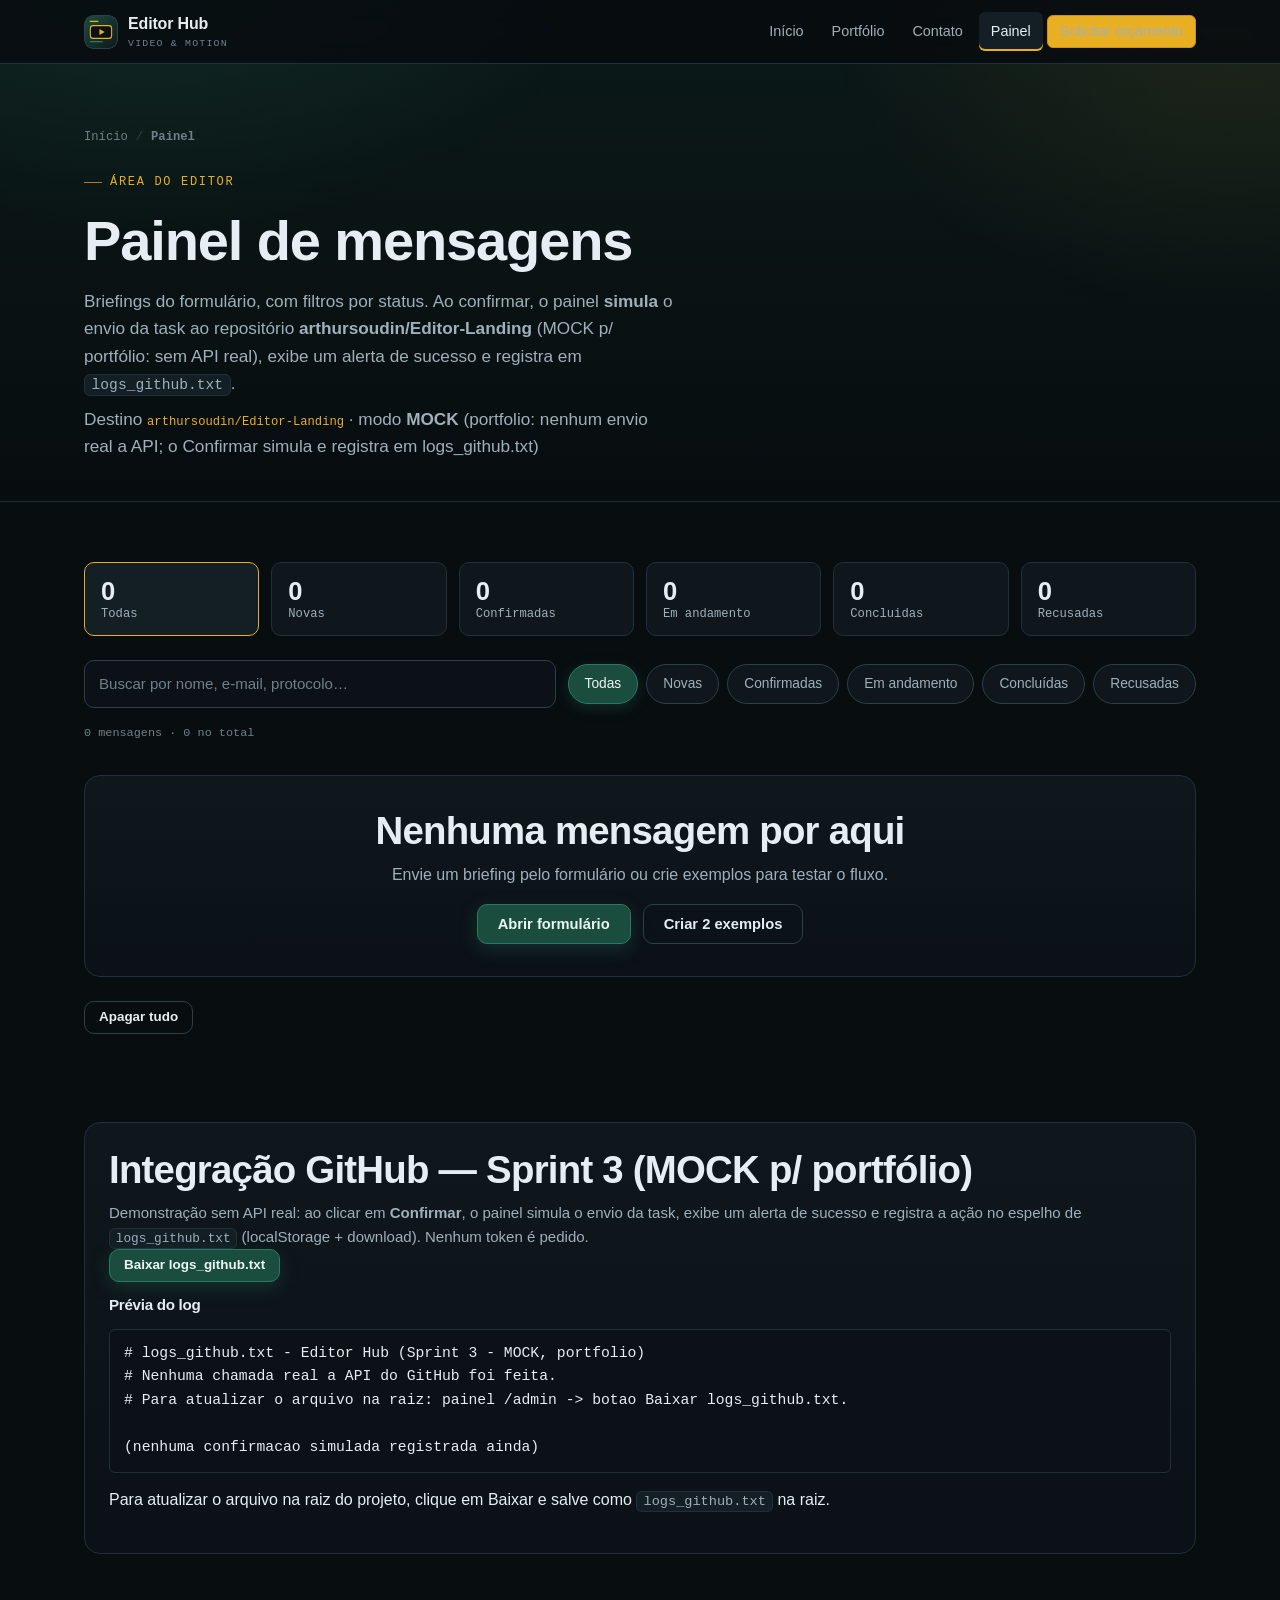
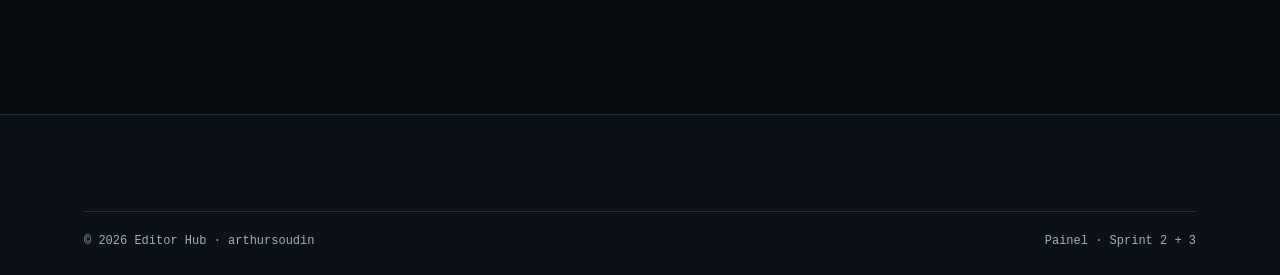
==== src/admin/dashboard.html @ c3c6f7ea "Primeiro commit basico do codigo" ====
<!DOCTYPE html>
<html lang="pt-BR">
<head>
  <meta charset="UTF-8" />
  <meta name="viewport" content="width=device-width, initial-scale=1.0" />
  <title>Painel do editor — Editor Hub</title>
  <meta name="description" content="Painel administrativo do Editor Hub: mensagens do briefing e integracao com o GitHub." />
  <meta name="theme-color" content="#080d10" />
  <meta name="robots" content="noindex" />
  <link rel="icon" type="image/svg+xml" href="../../public/assets/logo.svg" />
  <script>document.documentElement.classList.add("js");</script>
  <link rel="stylesheet" href="../client/style.css" />
</head>
<body>
  <a class="skip-link" href="#main">Ir para o conteúdo</a>

  <header class="site-header">
    <div class="site-header__inner">
      <a class="brand" href="../client/index.html" aria-label="Editor Hub — página inicial">
        <img class="brand__mark" src="../../public/assets/logo.svg" alt="" width="34" height="34" />
        <span class="brand__text">Editor Hub<small>video &amp; motion</small></span>
      </a>
      <button class="nav-toggle" type="button" aria-expanded="false" aria-controls="site-nav" aria-label="Abrir menu">
        <span class="nav-toggle__bars"></span>
      </button>
      <nav class="site-nav" id="site-nav" aria-label="Navegação principal">
        <ul>
          <li><a href="../client/index.html" data-nav="index">Início</a></li>
          <li><a href="../client/portfolio.html" data-nav="portfolio">Portfólio</a></li>
          <li><a href="../client/contact.html" data-nav="contact">Contato</a></li>
          <li><a href="dashboard.html" data-nav="dashboard" class="is-active">Painel</a></li>
          <li><a class="btn btn--accent btn--sm" href="../client/contact.html">Solicitar orçamento</a></li>
        </ul>
      </nav>
    </div>
  </header>

  <main id="main">
    <section class="page-head">
      <div class="container">
        <nav class="breadcrumb" aria-label="Você está aqui">
          <a href="../client/index.html">Início</a><span>/</span><strong>Painel</strong>
        </nav>
        <span class="eyebrow">Área do editor</span>
        <h1>Painel de mensagens</h1>
        <p class="lead">Briefings do formulário, com filtros por status. Ao confirmar, o painel <strong>simula</strong> o envio da task ao repositório <strong>arthursoudin/Editor-Landing</strong> (MOCK p/ portfólio: sem API real), exibe um alerta de sucesso e registra em <code>logs_github.txt</code>.</p>
        <p class="lead text-dim" id="gh-mode" style="margin-top:8px">Carregando integração…</p>
      </div>
    </section>
    <section class="section" style="padding-top:32px">
      <div class="container">
        <div class="admin-stats" id="admin-stats" role="group" aria-label="Filtrar por status"></div>

        <div class="admin-toolbar">
          <div class="field">
            <label class="sr-only" for="msg-search">Buscar mensagens</label>
            <input type="search" id="msg-search" placeholder="Buscar por nome, e-mail, protocolo…" autocomplete="off" />
          </div>
          <div class="chips" id="status-chips" role="group" aria-label="Status">
            <button type="button" class="chip is-active" data-status-filter="todas" aria-pressed="true">Todas</button>
            <button type="button" class="chip" data-status-filter="nova" aria-pressed="false">Novas</button>
            <button type="button" class="chip" data-status-filter="confirmada" aria-pressed="false">Confirmadas</button>
            <button type="button" class="chip" data-status-filter="em-andamento" aria-pressed="false">Em andamento</button>
            <button type="button" class="chip" data-status-filter="concluida" aria-pressed="false">Concluídas</button>
            <button type="button" class="chip" data-status-filter="recusada" aria-pressed="false">Recusadas</button>
          </div>
        </div>

        <p class="msg-card__meta" id="msg-count" aria-live="polite">Carregando…</p>
        <div class="msg-list" id="msg-list"></div>

        <div class="card admin-empty" id="msg-empty" hidden>
          <h2 class="card__title">Nenhuma mensagem por aqui</h2>
          <p>Envie um briefing pelo formulário ou crie exemplos para testar o fluxo.</p>
          <div class="row" style="justify-content:center">
            <a class="btn btn--primary" href="../client/contact.html">Abrir formulário</a>
            <button type="button" class="btn btn--ghost" id="seed-btn">Criar 2 exemplos</button>
          </div>
        </div>

        <div class="row mt-3">
          <button type="button" class="btn btn--ghost btn--sm" id="clear-btn">Apagar tudo</button>
        </div>
      </div>
    </section>

    <section class="section" style="padding-top:0">
      <div class="container">
        <div class="card">
          <h2 class="card__title">Integração GitHub — Sprint 3 (MOCK p/ portfólio)</h2>
          <p class="card__text">Demonstração sem API real: ao clicar em <strong>Confirmar</strong>, o painel simula o envio da task, exibe um alerta de sucesso e registra a ação no espelho de <code>logs_github.txt</code> (localStorage + download). Nenhum token é pedido.</p>
          <div class="row">
            <button type="button" class="btn btn--primary btn--sm" id="gh-download">Baixar logs_github.txt</button>
          </div>
          <h3 style="font-size:0.95rem;margin:14px 0 6px">Prévia do log</h3>
          <pre class="detail-msg" id="gh-log-preview" style="max-height:220px;overflow:auto">(carregando…)</pre>
          <p class="field__hint">Para atualizar o arquivo na raiz do projeto, clique em Baixar e salve como <code>logs_github.txt</code> na raiz.</p>
        </div>
      </div>
    </section>
  </main>

  <dialog id="msg-dialog" aria-labelledby="dlg-title" class="admin-dialog">
    <div class="admin-dialog__head">
      <h2 id="dlg-title">Mensagem</h2>
      <form method="dialog"><button class="admin-dialog__close" aria-label="Fechar">✕</button></form>
    </div>
    <dl class="detail-grid" id="dlg-fields"></dl>
    <h3 style="font-size:1rem">Mensagem</h3>
    <p class="detail-msg" id="dlg-message"></p>
    <h3 style="font-size:1rem;margin-top:12px">GitHub</h3>
    <p class="msg-card__meta" id="dlg-github">—</p>
    <div class="row" style="margin-top:16px">
      <form method="dialog"><button class="btn btn--ghost">Fechar</button></form>
      <button type="button" class="btn btn--accent" id="dlg-confirm">Confirmar</button>
    </div>
  </dialog>

  <footer class="site-footer">
    <div class="container">
      <div class="footer-bottom">
        <p class="text-dim mb-0">&copy; <span data-current-year>2026</span> Editor Hub · arthursoudin</p>
        <p class="text-dim mb-0">Painel · Sprint 2 + 3</p>
      </div>
    </div>
  </footer>

  <div class="toast-stack" id="toast-stack" aria-live="polite" aria-atomic="false"></div>

  <script src="../core/storage.js"></script>
  <script src="../core/github_bridge.js"></script>
  <script src="../client/client.js"></script>
  <script src="admin.js"></script>
</body>
</html>
---- src/client/style.css ----
/* ============================================================
   EDITOR HUB — Design System (Dark Mode inspirado no GitHub Copilot)
   Sprint 1: Landing Page, Portfólio e Contato
   Paleta base: #1B4D3E (verde institucional) + #E9AF22 (dourado acento)
   ============================================================ */

/* ------------------------------------------------------------
   1. TOKENS
   ------------------------------------------------------------ */
:root {
  /* Superfícies */
  --bg: #080d10;
  --bg-alt: #0b1116;
  --surface: #0f171d;
  --surface-2: #131e25;
  --surface-3: #18262e;

  /* Bordas sutis (estilo GitHub) */
  --border: #20303a;
  --border-strong: #2c4048;
  --border-accent: rgba(233, 175, 34, 0.35);

  /* Texto */
  --text: #e6edf3;
  --text-dim: #9fb0bb;
  --text-faint: #6f818c;

  /* Marca */
  --primary: #1b4d3e;
  --primary-soft: #2a7a63;
  --primary-glow: rgba(42, 122, 99, 0.28);
  --accent: #e9af22;
  --accent-dim: #c6931a;
  --accent-soft: rgba(233, 175, 34, 0.12);

  /* Semânticas */
  --success: #3fb950;
  --warning: #d29922;
  --danger: #f2545b;
  --info: #58a6ff;

  /* Tipografia */
  --font-sans: -apple-system, BlinkMacSystemFont, "Segoe UI", "Noto Sans",
    Helvetica, Arial, sans-serif;
  --font-mono: ui-monospace, SFMono-Regular, "SF Mono", Menlo, Consolas,
    "Liberation Mono", monospace;

  /* Layout */
  --container: 1160px;
  --radius-sm: 6px;
  --radius: 10px;
  --radius-lg: 16px;
  --header-h: 64px;

  /* Sombras */
  --shadow-sm: 0 1px 2px rgba(0, 0, 0, 0.45);
  --shadow: 0 8px 24px rgba(0, 0, 0, 0.45);
  --shadow-lg: 0 20px 48px rgba(0, 0, 0, 0.55);

  --transition: 180ms ease;
}

/* ------------------------------------------------------------
   2. RESET / BASE
   ------------------------------------------------------------ */
*,
*::before,
*::after {
  box-sizing: border-box;
}

html {
  scroll-behavior: smooth;
  scroll-padding-top: calc(var(--header-h) + 24px);
  -webkit-text-size-adjust: 100%;
}

body {
  margin: 0;
  background-color: var(--bg);
  color: var(--text);
  font-family: var(--font-sans);
  font-size: 16px;
  line-height: 1.6;
  -webkit-font-smoothing: antialiased;
  overflow-x: hidden;
}

/* Brilho ambiente (assinatura visual Copilot) */
body::before {
  content: "";
  position: fixed;
  inset: 0;
  pointer-events: none;
  z-index: 0;
  background:
    radial-gradient(60vw 40vw at 12% -8%, rgba(42, 122, 99, 0.22), transparent 60%),
    radial-gradient(50vw 36vw at 96% 4%, rgba(233, 175, 34, 0.1), transparent 62%);
}

body > * {
  position: relative;
  z-index: 1;
}

img,
svg,
video {
  max-width: 100%;
  display: block;
}

h1,
h2,
h3,
h4 {
  margin: 0 0 0.5em;
  line-height: 1.2;
  letter-spacing: -0.02em;
  font-weight: 700;
}

h1 {
  font-size: clamp(2.1rem, 5vw, 3.5rem);
}

h2 {
  font-size: clamp(1.6rem, 3.2vw, 2.4rem);
}

h3 {
  font-size: 1.15rem;
}

p {
  margin: 0 0 1rem;
}

a {
  color: var(--accent);
  text-decoration: none;
  transition: color var(--transition);
}

a:hover {
  color: #f6c85a;
}

ul {
  margin: 0;
  padding: 0;
  list-style: none;
}

code,
kbd {
  font-family: var(--font-mono);
  font-size: 0.85em;
  background: var(--surface-2);
  border: 1px solid var(--border);
  border-radius: var(--radius-sm);
  padding: 0.15em 0.45em;
  color: var(--text-dim);
}

:focus-visible {
  outline: 2px solid var(--accent);
  outline-offset: 2px;
  border-radius: var(--radius-sm);
}

::selection {
  background: var(--accent-soft);
  color: #fff;
}

/* Scrollbar */
::-webkit-scrollbar {
  width: 10px;
  height: 10px;
}

::-webkit-scrollbar-track {
  background: var(--bg);
}

::-webkit-scrollbar-thumb {
  background: var(--border-strong);
  border-radius: 999px;
}

::-webkit-scrollbar-thumb:hover {
  background: var(--primary-soft);
}

/* ------------------------------------------------------------
   3. LAYOUT
   ------------------------------------------------------------ */
.container {
  width: 100%;
  max-width: var(--container);
  margin: 0 auto;
  padding: 0 24px;
}

.section {
  padding: 88px 0;
}

.section--tight {
  padding: 56px 0;
}

.section--alt {
  background: linear-gradient(180deg, transparent, var(--bg-alt) 12%, transparent);
  border-top: 1px solid var(--border);
  border-bottom: 1px solid var(--border);
}

.grid {
  display: grid;
  gap: 20px;
}

.grid--2 {
  grid-template-columns: repeat(2, minmax(0, 1fr));
}

.grid--3 {
  grid-template-columns: repeat(3, minmax(0, 1fr));
}

.grid--4 {
  grid-template-columns: repeat(4, minmax(0, 1fr));
}

.stack {
  display: flex;
  flex-direction: column;
  gap: 16px;
}

.row {
  display: flex;
  flex-wrap: wrap;
  gap: 12px;
  align-items: center;
}

.section-head {
  max-width: 720px;
  margin-bottom: 40px;
}

.section-head--center {
  margin-left: auto;
  margin-right: auto;
  text-align: center;
}

.eyebrow {
  display: inline-flex;
  align-items: center;
  gap: 8px;
  font-family: var(--font-mono);
  font-size: 0.75rem;
  letter-spacing: 0.14em;
  text-transform: uppercase;
  color: var(--accent);
  margin-bottom: 14px;
}

.eyebrow::before {
  content: "";
  width: 18px;
  height: 1px;
  background: var(--accent);
  opacity: 0.7;
}

.lead {
  font-size: 1.075rem;
  color: var(--text-dim);
}

.text-dim {
  color: var(--text-dim);
}

.text-center {
  text-align: center;
}

.mt-0 { margin-top: 0; }
.mt-1 { margin-top: 8px; }
.mt-2 { margin-top: 16px; }
.mt-3 { margin-top: 24px; }
.mt-4 { margin-top: 32px; }
.mb-0 { margin-bottom: 0; }

.hidden {
  display: none !important;
}

.divider {
  height: 1px;
  background: var(--border);
  border: 0;
  margin: 48px 0;
}
/* ------------------------------------------------------------
   4. HEADER / NAVEGAÇÃO
   ------------------------------------------------------------ */
.site-header {
  position: sticky;
  top: 0;
  z-index: 50;
  height: var(--header-h);
  display: flex;
  align-items: center;
  background: rgba(8, 13, 16, 0.82);
  backdrop-filter: blur(12px);
  border-bottom: 1px solid var(--border);
}

.site-header__inner {
  width: 100%;
  max-width: var(--container);
  margin: 0 auto;
  padding: 0 24px;
  display: flex;
  align-items: center;
  gap: 20px;
}

.brand {
  display: inline-flex;
  align-items: center;
  gap: 10px;
  color: var(--text);
  font-weight: 700;
  letter-spacing: -0.01em;
}

.brand:hover {
  color: var(--text);
}

.brand__mark {
  width: 34px;
  height: 34px;
  border-radius: 9px;
}

.brand__text small {
  display: block;
  font-family: var(--font-mono);
  font-size: 0.62rem;
  font-weight: 400;
  letter-spacing: 0.12em;
  text-transform: uppercase;
  color: var(--text-faint);
}

.site-nav {
  margin-left: auto;
}

.site-nav ul {
  display: flex;
  align-items: center;
  gap: 4px;
}

.site-nav a {
  display: inline-block;
  padding: 8px 12px;
  border-radius: var(--radius-sm);
  color: var(--text-dim);
  font-size: 0.9rem;
  font-weight: 500;
  transition: background var(--transition), color var(--transition);
}

.site-nav a:hover {
  background: var(--surface-2);
  color: var(--text);
}

.site-nav a.is-active {
  color: var(--text);
  background: var(--surface-2);
  box-shadow: inset 0 -2px 0 var(--accent);
}

.nav-toggle {
  display: none;
  margin-left: auto;
  width: 40px;
  height: 40px;
  align-items: center;
  justify-content: center;
  background: var(--surface);
  border: 1px solid var(--border);
  border-radius: var(--radius-sm);
  color: var(--text);
  cursor: pointer;
}

.nav-toggle:hover {
  border-color: var(--border-strong);
  background: var(--surface-2);
}

.nav-toggle__bars,
.nav-toggle__bars::before,
.nav-toggle__bars::after {
  content: "";
  display: block;
  width: 18px;
  height: 2px;
  border-radius: 2px;
  background: currentColor;
  transition: transform var(--transition), opacity var(--transition);
}

.nav-toggle__bars::before {
  transform: translateY(-6px);
}

.nav-toggle__bars::after {
  transform: translateY(4px);
}

/* ------------------------------------------------------------
   5. BOTÕES
   ------------------------------------------------------------ */
.btn {
  --btn-bg: var(--surface-2);
  --btn-fg: var(--text);
  --btn-bd: var(--border-strong);
  display: inline-flex;
  align-items: center;
  justify-content: center;
  gap: 8px;
  padding: 11px 20px;
  border-radius: var(--radius);
  border: 1px solid var(--btn-bd);
  background: var(--btn-bg);
  color: var(--btn-fg);
  font: inherit;
  font-size: 0.92rem;
  font-weight: 600;
  line-height: 1.1;
  cursor: pointer;
  text-decoration: none;
  transition: transform var(--transition), background var(--transition),
    border-color var(--transition), box-shadow var(--transition),
    color var(--transition);
}

.btn:hover {
  color: var(--btn-fg);
  transform: translateY(-1px);
}

.btn:active {
  transform: translateY(0);
}

.btn--primary {
  --btn-bg: var(--primary);
  --btn-bd: #2a7a63;
  --btn-fg: #eaf6f1;
  box-shadow: 0 6px 18px var(--primary-glow);
}

.btn--primary:hover {
  --btn-bg: var(--primary-soft);
}

.btn--accent {
  --btn-bg: var(--accent);
  --btn-bd: var(--accent-dim);
  --btn-fg: #17130a;
}

.btn--accent:hover {
  --btn-bg: #f6c85a;
}

.btn--ghost {
  --btn-bg: transparent;
  --btn-fg: var(--text);
  --btn-bd: var(--border-strong);
}

.btn--ghost:hover {
  --btn-bg: var(--surface-2);
  --btn-bd: var(--primary-soft);
}

.btn--block {
  width: 100%;
}

.btn--sm {
  padding: 8px 14px;
  font-size: 0.84rem;
}

.btn[disabled],
.btn[aria-disabled="true"] {
  opacity: 0.6;
  cursor: not-allowed;
  transform: none;
}
/* ------------------------------------------------------------
   6. CARDS / BADGES / CHIPS
   ------------------------------------------------------------ */
.card {
  position: relative;
  background: linear-gradient(180deg, var(--surface), var(--bg-alt));
  border: 1px solid var(--border);
  border-radius: var(--radius-lg);
  padding: 24px;
  transition: border-color var(--transition), transform var(--transition),
    box-shadow var(--transition);
}

.card:hover {
  border-color: var(--border-strong);
}

.card--interactive:hover {
  transform: translateY(-3px);
  border-color: var(--border-accent);
  box-shadow: var(--shadow);
}

.card__icon {
  width: 44px;
  height: 44px;
  display: grid;
  place-items: center;
  border-radius: 12px;
  background: var(--accent-soft);
  border: 1px solid var(--border-accent);
  color: var(--accent);
  margin-bottom: 16px;
}

.card__icon svg {
  width: 22px;
  height: 22px;
}

.card__title {
  margin-bottom: 8px;
}

.card__text {
  color: var(--text-dim);
  font-size: 0.94rem;
  margin-bottom: 0;
}

.card__foot {
  margin-top: 18px;
  padding-top: 16px;
  border-top: 1px dashed var(--border);
  font-family: var(--font-mono);
  font-size: 0.78rem;
  color: var(--text-faint);
}

.badge {
  display: inline-flex;
  align-items: center;
  gap: 6px;
  padding: 4px 10px;
  border-radius: 999px;
  border: 1px solid var(--border-strong);
  background: var(--surface-2);
  color: var(--text-dim);
  font-family: var(--font-mono);
  font-size: 0.72rem;
  letter-spacing: 0.06em;
  text-transform: uppercase;
}

.badge--accent {
  border-color: var(--border-accent);
  background: var(--accent-soft);
  color: var(--accent);
}

.badge--primary {
  border-color: rgba(42, 122, 99, 0.5);
  background: rgba(27, 77, 62, 0.35);
  color: #8fd7c1;
}

.badge--success {
  border-color: rgba(63, 185, 80, 0.45);
  background: rgba(63, 185, 80, 0.12);
  color: var(--success);
}

.dot {
  width: 7px;
  height: 7px;
  border-radius: 50%;
  background: var(--accent);
  box-shadow: 0 0 0 3px var(--accent-soft);
}

.chips {
  display: flex;
  flex-wrap: wrap;
  gap: 10px;
}

.chip {
  padding: 8px 16px;
  border-radius: 999px;
  border: 1px solid var(--border-strong);
  background: var(--surface);
  color: var(--text-dim);
  font: inherit;
  font-size: 0.86rem;
  font-weight: 500;
  cursor: pointer;
  transition: all var(--transition);
}

.chip:hover {
  color: var(--text);
  border-color: var(--primary-soft);
}

.chip.is-active {
  background: var(--primary);
  border-color: #2a7a63;
  color: #eaf6f1;
  box-shadow: 0 4px 14px var(--primary-glow);
}

.tag-list {
  display: flex;
  flex-wrap: wrap;
  gap: 6px;
}

.tag {
  font-family: var(--font-mono);
  font-size: 0.7rem;
  letter-spacing: 0.04em;
  padding: 3px 8px;
  border-radius: 999px;
  border: 1px solid var(--border);
  background: var(--surface-2);
  color: var(--text-faint);
}
/* ------------------------------------------------------------
   7. HERO
   ------------------------------------------------------------ */
.hero {
  padding: 72px 0 64px;
  overflow: hidden;
}

.hero__grid {
  display: grid;
  grid-template-columns: 1.05fr 0.95fr;
  gap: 56px;
  align-items: center;
}

.hero__title span {
  color: var(--accent);
}

.hero__title em {
  font-style: normal;
  background: linear-gradient(90deg, #8fd7c1, var(--primary-soft));
  -webkit-background-clip: text;
  background-clip: text;
  -webkit-text-fill-color: transparent;
}

.hero__lead {
  font-size: 1.1rem;
  color: var(--text-dim);
  max-width: 54ch;
}

.hero__actions {
  display: flex;
  flex-wrap: wrap;
  gap: 14px;
  margin: 28px 0 20px;
}

.hero__meta {
  display: flex;
  flex-wrap: wrap;
  gap: 10px 22px;
  font-family: var(--font-mono);
  font-size: 0.78rem;
  color: var(--text-faint);
}

.hero__meta span {
  display: inline-flex;
  align-items: center;
  gap: 7px;
}

/* Painel estilo "editor" (assinatura visual Copilot) */
.panel {
  border: 1px solid var(--border);
  border-radius: var(--radius-lg);
  background: linear-gradient(180deg, var(--surface), #0a1014);
  box-shadow: var(--shadow-lg);
  overflow: hidden;
}

.panel__bar {
  display: flex;
  align-items: center;
  gap: 8px;
  padding: 12px 16px;
  border-bottom: 1px solid var(--border);
  background: var(--surface-2);
}

.panel__bar .dot-window {
  width: 11px;
  height: 11px;
  border-radius: 50%;
  background: var(--border-strong);
}

.panel__bar .dot-window:nth-child(1) { background: #f2545b; }
.panel__bar .dot-window:nth-child(2) { background: var(--accent); }
.panel__bar .dot-window:nth-child(3) { background: var(--success); }

.panel__title {
  margin-left: 8px;
  font-family: var(--font-mono);
  font-size: 0.75rem;
  color: var(--text-faint);
}

.panel__body {
  padding: 20px;
  font-family: var(--font-mono);
  font-size: 0.82rem;
  line-height: 1.85;
  color: var(--text-dim);
}

.panel__body .ln {
  display: block;
  white-space: pre-wrap;
}

.panel__body .cmt { color: #5c6f79; }
.panel__body .key { color: #8fd7c1; }
.panel__body .str { color: var(--accent); }
.panel__body .fn { color: #79c0ff; }

.panel__hud {
  display: grid;
  grid-template-columns: repeat(3, 1fr);
  border-top: 1px solid var(--border);
  background: var(--surface-2);
}

.panel__hud div {
  padding: 14px 16px;
  border-right: 1px solid var(--border);
}

.panel__hud div:last-child {
  border-right: 0;
}

.panel__hud strong {
  display: block;
  font-size: 1.05rem;
  color: var(--text);
}

.panel__hud span {
  font-family: var(--font-mono);
  font-size: 0.68rem;
  letter-spacing: 0.1em;
  text-transform: uppercase;
  color: var(--text-faint);
}

/* ------------------------------------------------------------
   8. STATS / LOGOS
   ------------------------------------------------------------ */
.stats {
  display: grid;
  grid-template-columns: repeat(4, minmax(0, 1fr));
  border: 1px solid var(--border);
  border-radius: var(--radius-lg);
  background: var(--surface);
  overflow: hidden;
}

.stat {
  padding: 26px 24px;
  border-right: 1px solid var(--border);
}

.stat:last-child {
  border-right: 0;
}

.stat__value {
  font-size: 1.9rem;
  font-weight: 700;
  letter-spacing: -0.03em;
  color: var(--text);
  display: flex;
  align-items: baseline;
  gap: 4px;
}

.stat__value i {
  font-style: normal;
  color: var(--accent);
  font-size: 1.1rem;
}

.stat__label {
  font-family: var(--font-mono);
  font-size: 0.72rem;
  letter-spacing: 0.08em;
  text-transform: uppercase;
  color: var(--text-faint);
}

.logos {
  display: flex;
  flex-wrap: wrap;
  gap: 14px 40px;
  align-items: center;
  justify-content: center;
  padding: 22px;
  border: 1px dashed var(--border);
  border-radius: var(--radius-lg);
  font-family: var(--font-mono);
  font-size: 0.85rem;
  letter-spacing: 0.16em;
  text-transform: uppercase;
  color: var(--text-faint);
}
/* ------------------------------------------------------------
   9. PROCESSO (STEPS)
   ------------------------------------------------------------ */
.steps {
  display: grid;
  grid-template-columns: repeat(4, minmax(0, 1fr));
  gap: 18px;
  counter-reset: step;
}

.step {
  position: relative;
  padding: 24px 22px;
  border: 1px solid var(--border);
  border-radius: var(--radius-lg);
  background: var(--surface);
}

.step::before {
  counter-increment: step;
  content: "0" counter(step);
  font-family: var(--font-mono);
  font-size: 0.8rem;
  color: var(--accent);
  display: block;
  margin-bottom: 14px;
  letter-spacing: 0.12em;
}

.step h3 {
  font-size: 1rem;
  margin-bottom: 6px;
}

.step p {
  margin: 0;
  font-size: 0.9rem;
  color: var(--text-dim);
}

.step::after {
  content: "";
  position: absolute;
  top: 34px;
  right: -18px;
  width: 18px;
  height: 1px;
  background: var(--border-strong);
}

.step:last-child::after {
  display: none;
}

/* ------------------------------------------------------------
   10. PORTFÓLIO
   ------------------------------------------------------------ */
.portfolio-toolbar {
  display: flex;
  flex-wrap: wrap;
  gap: 16px;
  align-items: center;
  justify-content: space-between;
  margin-bottom: 28px;
}

.search {
  position: relative;
  flex: 1 1 240px;
  max-width: 320px;
}

.search input {
  width: 100%;
  padding: 10px 14px 10px 38px;
  border-radius: var(--radius);
  border: 1px solid var(--border-strong);
  background: var(--surface);
  color: var(--text);
  font: inherit;
  font-size: 0.9rem;
}

.search input::placeholder {
  color: var(--text-faint);
}

.search input:focus {
  outline: none;
  border-color: var(--accent);
  box-shadow: 0 0 0 3px var(--accent-soft);
}

.search svg {
  position: absolute;
  left: 12px;
  top: 50%;
  transform: translateY(-50%);
  width: 16px;
  height: 16px;
  color: var(--text-faint);
}

.work-grid {
  display: grid;
  grid-template-columns: repeat(3, minmax(0, 1fr));
  gap: 22px;
}

.work {
  display: flex;
  flex-direction: column;
  border: 1px solid var(--border);
  border-radius: var(--radius-lg);
  background: var(--surface);
  overflow: hidden;
  transition: transform var(--transition), border-color var(--transition),
    box-shadow var(--transition);
}

.work:hover {
  transform: translateY(-4px);
  border-color: var(--border-accent);
  box-shadow: var(--shadow);
}

.work__thumb {
  position: relative;
  aspect-ratio: 16 / 9;
  display: grid;
  place-items: center;
  border-bottom: 1px solid var(--border);
  background: #0a1014;
  cursor: pointer;
}

.work__thumb::before {
  content: "";
  position: absolute;
  inset: 0;
  background-image: var(--thumb, linear-gradient(135deg, #1b4d3e, #0f171d));
  opacity: 0.9;
}

.work__thumb::after {
  content: "";
  position: absolute;
  inset: 0;
  background-image: linear-gradient(
      rgba(255, 255, 255, 0.04) 1px,
      transparent 1px
    ),
    linear-gradient(90deg, rgba(255, 255, 255, 0.04) 1px, transparent 1px);
  background-size: 22px 22px;
}

.work__play {
  position: relative;
  z-index: 1;
  width: 54px;
  height: 54px;
  display: grid;
  place-items: center;
  border-radius: 50%;
  background: rgba(8, 13, 16, 0.72);
  border: 1px solid rgba(233, 175, 34, 0.55);
  color: var(--accent);
  backdrop-filter: blur(4px);
  transition: transform var(--transition), background var(--transition);
}

.work:hover .work__play {
  transform: scale(1.08);
  background: rgba(8, 13, 16, 0.9);
}

.work__time {
  position: absolute;
  z-index: 1;
  right: 10px;
  bottom: 10px;
  padding: 2px 8px;
  border-radius: var(--radius-sm);
  background: rgba(8, 13, 16, 0.8);
  border: 1px solid var(--border);
  font-family: var(--font-mono);
  font-size: 0.7rem;
  color: var(--text-dim);
}

.work__cat {
  position: absolute;
  z-index: 1;
  left: 10px;
  top: 10px;
}

.work__body {
  padding: 18px 20px 20px;
  display: flex;
  flex-direction: column;
  gap: 10px;
  flex: 1;
}

.work__title {
  margin: 0;
  font-size: 1.05rem;
}

.work__desc {
  margin: 0;
  font-size: 0.9rem;
  color: var(--text-dim);
}

.work__metrics {
  display: flex;
  gap: 16px;
  flex-wrap: wrap;
  margin-top: auto;
  padding-top: 14px;
  border-top: 1px dashed var(--border);
  font-family: var(--font-mono);
  font-size: 0.74rem;
  color: var(--text-faint);
}

.work__metrics b {
  color: var(--accent);
  font-weight: 600;
}

.empty-state {
  grid-column: 1 / -1;
  text-align: center;
  padding: 56px 24px;
  border: 1px dashed var(--border);
  border-radius: var(--radius-lg);
  color: var(--text-dim);
}
/* ------------------------------------------------------------
   11. MODAL / LIGHTBOX
   ------------------------------------------------------------ */
.modal {
  position: fixed;
  inset: 0;
  z-index: 100;
  display: none;
  align-items: center;
  justify-content: center;
  padding: 24px;
  background: rgba(3, 6, 8, 0.78);
  backdrop-filter: blur(6px);
}

.modal.is-open {
  display: flex;
}

.modal[aria-hidden="false"] .modal__dialog {
  animation: modalIn 200ms ease;
}

.modal__dialog {
  position: relative;
  width: min(760px, 100%);
  max-height: 88vh;
  overflow: auto;
  background: var(--surface);
  border: 1px solid var(--border-strong);
  border-radius: var(--radius-lg);
  box-shadow: var(--shadow-lg);
}

.modal__media {
  position: relative;
  aspect-ratio: 16 / 9;
  background-image: var(--thumb, linear-gradient(135deg, #1b4d3e, #0f171d));
  border-bottom: 1px solid var(--border);
  display: grid;
  place-items: center;
}

.modal__media::after {
  content: "";
  position: absolute;
  inset: 0;
  background-image: linear-gradient(rgba(255, 255, 255, 0.05) 1px, transparent 1px),
    linear-gradient(90deg, rgba(255, 255, 255, 0.05) 1px, transparent 1px);
  background-size: 26px 26px;
}

.modal__media p {
  position: relative;
  z-index: 1;
  margin: 0;
  font-family: var(--font-mono);
  font-size: 0.8rem;
  letter-spacing: 0.1em;
  text-transform: uppercase;
  color: rgba(230, 237, 243, 0.75);
}

.modal__body {
  padding: 24px;
}

.modal__body h3 {
  margin-bottom: 8px;
}

.modal__meta {
  display: grid;
  grid-template-columns: repeat(3, minmax(0, 1fr));
  gap: 14px;
  margin: 18px 0;
  padding: 16px 0;
  border-top: 1px solid var(--border);
  border-bottom: 1px solid var(--border);
}

.modal__meta div span {
  display: block;
  font-family: var(--font-mono);
  font-size: 0.68rem;
  letter-spacing: 0.1em;
  text-transform: uppercase;
  color: var(--text-faint);
  margin-bottom: 4px;
}

.modal__meta div strong {
  font-size: 0.95rem;
}

.modal__close {
  position: absolute;
  top: 12px;
  right: 12px;
  z-index: 2;
  width: 36px;
  height: 36px;
  display: grid;
  place-items: center;
  border-radius: var(--radius-sm);
  border: 1px solid var(--border-strong);
  background: rgba(8, 13, 16, 0.85);
  color: var(--text);
  font-size: 1.1rem;
  cursor: pointer;
  transition: background var(--transition), border-color var(--transition);
}

.modal__close:hover {
  background: var(--surface-2);
  border-color: var(--accent);
  color: var(--accent);
}

@keyframes modalIn {
  from {
    opacity: 0;
    transform: translateY(12px) scale(0.985);
  }
  to {
    opacity: 1;
    transform: translateY(0) scale(1);
  }
}

/* ------------------------------------------------------------
   12. DEPOIMENTOS
   ------------------------------------------------------------ */
.quote {
  display: flex;
  flex-direction: column;
  gap: 16px;
}

.quote__text {
  font-size: 0.98rem;
  color: var(--text);
  margin: 0;
}

.quote__text::before {
  content: "“";
  color: var(--accent);
  font-size: 1.6rem;
  line-height: 0;
  margin-right: 2px;
}

.quote__author {
  display: flex;
  align-items: center;
  gap: 12px;
  margin-top: auto;
  padding-top: 16px;
  border-top: 1px dashed var(--border);
}

.avatar {
  width: 40px;
  height: 40px;
  border-radius: 50%;
  display: grid;
  place-items: center;
  font-family: var(--font-mono);
  font-size: 0.8rem;
  font-weight: 600;
  color: #eaf6f1;
  background: linear-gradient(135deg, var(--primary), var(--surface-3));
  border: 1px solid var(--border-strong);
}

.quote__author strong {
  display: block;
  font-size: 0.92rem;
}

.quote__author small {
  font-family: var(--font-mono);
  font-size: 0.72rem;
  color: var(--text-faint);
}

/* ------------------------------------------------------------
   13. CTA BAND
   ------------------------------------------------------------ */
.cta {
  position: relative;
  border: 1px solid var(--border-strong);
  border-radius: var(--radius-lg);
  padding: 48px;
  background:
    radial-gradient(40vw 22vw at 8% 0%, rgba(27, 77, 62, 0.55), transparent 62%),
    radial-gradient(30vw 20vw at 96% 100%, rgba(233, 175, 34, 0.12), transparent 60%),
    var(--surface);
  display: flex;
  flex-wrap: wrap;
  gap: 24px;
  align-items: center;
  justify-content: space-between;
  overflow: hidden;
}

.cta h2 {
  margin-bottom: 8px;
}

.cta p {
  margin: 0;
  color: var(--text-dim);
  max-width: 52ch;
}

.cta__actions {
  display: flex;
  flex-wrap: wrap;
  gap: 12px;
}
/* ------------------------------------------------------------
   14. FORMULÁRIOS
   ------------------------------------------------------------ */
.form {
  display: grid;
  gap: 18px;
}

.form__row {
  display: grid;
  grid-template-columns: repeat(2, minmax(0, 1fr));
  gap: 18px;
}

.field {
  display: flex;
  flex-direction: column;
  gap: 7px;
}

.field label {
  font-size: 0.86rem;
  font-weight: 600;
  color: var(--text);
}

.field label .req {
  color: var(--accent);
}

.field .hint {
  font-size: 0.78rem;
  color: var(--text-faint);
}

.field input,
.field select,
.field textarea {
  width: 100%;
  padding: 11px 14px;
  border-radius: var(--radius);
  border: 1px solid var(--border-strong);
  background: var(--bg-alt);
  color: var(--text);
  font: inherit;
  font-size: 0.94rem;
  transition: border-color var(--transition), box-shadow var(--transition);
}

.field textarea {
  min-height: 148px;
  resize: vertical;
  line-height: 1.6;
}

.field select {
  appearance: none;
  background-image: linear-gradient(45deg, transparent 50%, var(--text-dim) 50%),
    linear-gradient(135deg, var(--text-dim) 50%, transparent 50%);
  background-position: calc(100% - 20px) calc(50% + 1px),
    calc(100% - 15px) calc(50% + 1px);
  background-size: 5px 5px, 5px 5px;
  background-repeat: no-repeat;
  padding-right: 38px;
}

.field select option {
  background: var(--surface);
  color: var(--text);
}

.field input::placeholder,
.field textarea::placeholder {
  color: var(--text-faint);
}

.field input:focus,
.field select:focus,
.field textarea:focus {
  outline: none;
  border-color: var(--accent);
  box-shadow: 0 0 0 3px var(--accent-soft);
}

.field.has-error input,
.field.has-error select,
.field.has-error textarea {
  border-color: var(--danger);
  box-shadow: 0 0 0 3px rgba(242, 84, 91, 0.14);
}

.field__error {
  font-family: var(--font-mono);
  font-size: 0.74rem;
  color: var(--danger);
  min-height: 1em;
}

.checkbox {
  display: flex;
  gap: 10px;
  align-items: flex-start;
  font-size: 0.86rem;
  color: var(--text-dim);
}

.checkbox input {
  margin-top: 3px;
  width: 16px;
  height: 16px;
  accent-color: var(--accent);
  flex: 0 0 auto;
}

.form__actions {
  display: flex;
  flex-wrap: wrap;
  gap: 14px;
  align-items: center;
  padding-top: 6px;
  border-top: 1px dashed var(--border);
  margin-top: 4px;
  padding-top: 20px;
}

.form__status {
  font-family: var(--font-mono);
  font-size: 0.78rem;
  color: var(--text-faint);
}

/* ------------------------------------------------------------
   15. LAYOUT DE CONTATO
   ------------------------------------------------------------ */
.contact-grid {
  display: grid;
  grid-template-columns: 1.35fr 0.65fr;
  gap: 28px;
  align-items: start;
}

.info-card {
  display: flex;
  gap: 14px;
  align-items: flex-start;
  padding: 18px;
  border: 1px solid var(--border);
  border-radius: var(--radius);
  background: var(--surface);
  transition: border-color var(--transition);
}

.info-card:hover {
  border-color: var(--border-strong);
}

.info-card__icon {
  width: 38px;
  height: 38px;
  flex: 0 0 auto;
  display: grid;
  place-items: center;
  border-radius: 10px;
  background: rgba(27, 77, 62, 0.3);
  border: 1px solid var(--border-strong);
  color: #8fd7c1;
}

.info-card__icon svg {
  width: 18px;
  height: 18px;
}

.info-card strong {
  display: block;
  font-size: 0.9rem;
}

.info-card span {
  font-family: var(--font-mono);
  font-size: 0.78rem;
  color: var(--text-faint);
  word-break: break-word;
}

.success-card {
  display: none;
  gap: 16px;
  flex-direction: column;
  padding: 28px;
  border: 1px solid rgba(63, 185, 80, 0.4);
  border-radius: var(--radius-lg);
  background: linear-gradient(180deg, rgba(63, 185, 80, 0.08), var(--surface));
}

.success-card.is-visible {
  display: flex;
  animation: modalIn 220ms ease;
}

.success-card__protocol {
  display: inline-flex;
  align-items: center;
  gap: 10px;
  font-family: var(--font-mono);
  font-size: 0.85rem;
  color: var(--accent);
  background: var(--accent-soft);
  border: 1px dashed var(--border-accent);
  border-radius: var(--radius);
  padding: 10px 14px;
  align-self: flex-start;
}

.accordion {
  border: 1px solid var(--border);
  border-radius: var(--radius);
  background: var(--surface);
  overflow: hidden;
}

.accordion + .accordion {
  margin-top: 10px;
}

.accordion summary {
  cursor: pointer;
  padding: 14px 18px;
  font-weight: 600;
  font-size: 0.92rem;
  list-style: none;
  display: flex;
  align-items: center;
  justify-content: space-between;
  gap: 12px;
}

.accordion summary::-webkit-details-marker {
  display: none;
}

.accordion summary::after {
  content: "+";
  font-family: var(--font-mono);
  color: var(--accent);
  font-size: 1rem;
}

.accordion[open] summary::after {
  content: "−";
}

.accordion summary:hover {
  background: var(--surface-2);
}

.accordion p {
  margin: 0;
  padding: 0 18px 16px;
  color: var(--text-dim);
  font-size: 0.9rem;
}
/* ------------------------------------------------------------
   16. TOASTS
   ------------------------------------------------------------ */
.toast-stack {
  position: fixed;
  right: 20px;
  bottom: 20px;
  z-index: 200;
  display: flex;
  flex-direction: column;
  gap: 10px;
  max-width: min(360px, calc(100vw - 40px));
}

.toast {
  display: flex;
  gap: 12px;
  align-items: flex-start;
  padding: 14px 16px;
  border: 1px solid var(--border-strong);
  border-left: 3px solid var(--accent);
  border-radius: var(--radius);
  background: var(--surface-2);
  box-shadow: var(--shadow);
  animation: toastIn 220ms ease;
}

.toast--success {
  border-left-color: var(--success);
}

.toast--error {
  border-left-color: var(--danger);
}

.toast strong {
  display: block;
  font-size: 0.88rem;
}

.toast p {
  margin: 2px 0 0;
  font-size: 0.82rem;
  color: var(--text-dim);
}

@keyframes toastIn {
  from {
    opacity: 0;
    transform: translateX(16px);
  }
  to {
    opacity: 1;
    transform: translateX(0);
  }
}

.toast.is-leaving {
  opacity: 0;
  transform: translateX(16px);
  transition: opacity 200ms ease, transform 200ms ease;
}

/* ------------------------------------------------------------
   17. FOOTER
   ------------------------------------------------------------ */
.site-footer {
  margin-top: 72px;
  border-top: 1px solid var(--border);
  background: var(--bg-alt);
  padding: 56px 0 24px;
}

.footer-grid {
  display: grid;
  grid-template-columns: 1.3fr 1fr 1fr 1fr;
  gap: 32px;
}

.footer-title {
  font-family: var(--font-mono);
  font-size: 0.72rem;
  letter-spacing: 0.12em;
  text-transform: uppercase;
  color: var(--text-faint);
  margin-bottom: 14px;
}

.footer-links {
  display: flex;
  flex-direction: column;
  gap: 9px;
}

.footer-links a {
  color: var(--text-dim);
  font-size: 0.9rem;
}

.footer-links a:hover {
  color: var(--accent);
}

.footer-about {
  color: var(--text-dim);
  font-size: 0.9rem;
  max-width: 34ch;
}

.footer-bottom {
  margin-top: 40px;
  padding-top: 20px;
  border-top: 1px solid var(--border);
  display: flex;
  flex-wrap: wrap;
  gap: 12px;
  align-items: center;
  justify-content: space-between;
  font-family: var(--font-mono);
  font-size: 0.75rem;
  color: var(--text-faint);
}

.social {
  display: flex;
  gap: 8px;
}

.social a {
  width: 34px;
  height: 34px;
  display: grid;
  place-items: center;
  border-radius: var(--radius-sm);
  border: 1px solid var(--border);
  background: var(--surface);
  color: var(--text-dim);
}

.social a:hover {
  color: var(--accent);
  border-color: var(--border-accent);
}

.social svg {
  width: 16px;
  height: 16px;
}
/* ------------------------------------------------------------
   18. CABEÇALHO DE PÁGINA INTERNA
   ------------------------------------------------------------ */
.page-head {
  padding: 64px 0 40px;
  border-bottom: 1px solid var(--border);
  background: linear-gradient(180deg, rgba(27, 77, 62, 0.18), transparent);
}

.page-head h1 {
  margin-bottom: 14px;
}

.page-head .lead {
  max-width: 62ch;
  margin-bottom: 0;
}

.breadcrumb {
  display: flex;
  gap: 8px;
  align-items: center;
  font-family: var(--font-mono);
  font-size: 0.76rem;
  color: var(--text-faint);
  margin-bottom: 18px;
}

.breadcrumb a {
  color: var(--text-faint);
}

.breadcrumb a:hover {
  color: var(--accent);
}

.breadcrumb span {
  color: var(--border-strong);
}

/* ------------------------------------------------------------
   19. ANIMAÇÕES
   Só esconde o conteúdo quando o JS está ativo (classe .js no <html>),
   garantindo que a página continue legível sem JavaScript.
   ------------------------------------------------------------ */
.js .reveal {
  opacity: 0;
  transform: translateY(16px);
  transition: opacity 420ms ease, transform 420ms ease;
}

.js .reveal.is-visible {
  opacity: 1;
  transform: none;
}

.reveal--delay-1 { transition-delay: 70ms; }
.reveal--delay-2 { transition-delay: 140ms; }
.reveal--delay-3 { transition-delay: 210ms; }

/* ------------------------------------------------------------
   20. RESPONSIVO
   ------------------------------------------------------------ */
@media (max-width: 1024px) {
  .hero__grid {
    grid-template-columns: 1fr;
    gap: 40px;
  }

  .grid--4,
  .grid--3,
  .steps,
  .work-grid {
    grid-template-columns: repeat(2, minmax(0, 1fr));
  }

  .contact-grid {
    grid-template-columns: 1fr;
  }

  .step::after {
    display: none;
  }

  .footer-grid {
    grid-template-columns: repeat(2, minmax(0, 1fr));
  }
}

@media (max-width: 860px) {
  .nav-toggle {
    display: inline-flex;
  }

  .site-nav {
    position: absolute;
    top: var(--header-h);
    left: 0;
    right: 0;
    margin-left: 0;
    padding: 12px 16px 16px;
    background: var(--bg-alt);
    border-bottom: 1px solid var(--border);
    box-shadow: var(--shadow);
    display: none;
  }

  body.nav-open .site-nav {
    display: block;
  }

  .site-nav ul {
    flex-direction: column;
    align-items: stretch;
    gap: 2px;
  }

  .site-nav a {
    display: block;
    padding: 11px 12px;
    font-size: 0.95rem;
  }

  .stats {
    grid-template-columns: repeat(2, minmax(0, 1fr));
  }

  .stat:nth-child(2) {
    border-right: 0;
  }

  .stat:nth-child(1),
  .stat:nth-child(2) {
    border-bottom: 1px solid var(--border);
  }

  .cta {
    padding: 32px 26px;
  }
}

@media (max-width: 720px) {
  .section {
    padding: 64px 0;
  }

  .hero {
    padding: 48px 0 40px;
  }

  .grid--2,
  .grid--3,
  .grid--4,
  .steps,
  .work-grid,
  .form__row,
  .footer-grid,
  .modal__meta,
  .panel__hud {
    grid-template-columns: 1fr;
  }

  .panel__hud div {
    border-right: 0;
    border-bottom: 1px solid var(--border);
  }

  .panel__hud div:last-child {
    border-bottom: 0;
  }

  .stats {
    grid-template-columns: 1fr;
  }

  .stat {
    border-right: 0;
    border-bottom: 1px solid var(--border);
  }

  .stat:last-child {
    border-bottom: 0;
  }

  .container {
    padding: 0 18px;
  }

  .site-header__inner {
    padding: 0 18px;
  }

  .card,
  .success-card {
    padding: 20px;
  }

  .cta {
    padding: 28px 20px;
  }

  .toast-stack {
    left: 18px;
    right: 18px;
    bottom: 18px;
    max-width: none;
  }
}

/* ------------------------------------------------------------
   21. ACESSIBILIDADE / PREFERÊNCIAS
   ------------------------------------------------------------ */
@media (prefers-reduced-motion: reduce) {
  html {
    scroll-behavior: auto;
  }

  *,
  *::before,
  *::after {
    animation-duration: 0.001ms !important;
    animation-iteration-count: 1 !important;
    transition-duration: 0.001ms !important;
  }

  .js .reveal {
    opacity: 1;
    transform: none;
  }
}

.sr-only {
  position: absolute;
  width: 1px;
  height: 1px;
  padding: 0;
  margin: -1px;
  overflow: hidden;
  clip: rect(0, 0, 0, 0);
  white-space: nowrap;
  border: 0;
}

.skip-link {
  position: absolute;
  left: 12px;
  top: -60px;
  z-index: 300;
  padding: 10px 16px;
  border-radius: var(--radius);
  background: var(--accent);
  color: #17130a;
  font-weight: 600;
  transition: top var(--transition);
}

.skip-link:focus {
  top: 12px;
  color: #17130a;
}

/* ------------------------------------------------------------
   22. PAINEL ADMIN (Sprint 2) + GITHUB (Sprint 3)
   ------------------------------------------------------------ */
.admin-stats {
  display: grid;
  grid-template-columns: repeat(6, minmax(0, 1fr));
  gap: 12px;
  margin: 28px 0 8px;
}

.admin-stat {
  background: var(--surface);
  border: 1px solid var(--border);
  border-radius: var(--radius);
  padding: 14px 16px;
  cursor: pointer;
  text-align: left;
  color: var(--text);
  font-family: inherit;
  transition: border-color var(--transition), transform var(--transition);
}

.admin-stat:hover { border-color: var(--border-accent); }
.admin-stat.is-active { border-color: var(--accent); background: var(--surface-2); }

.admin-stat strong { display: block; font-size: 1.6rem; line-height: 1.1; }
.admin-stat span { font-size: 0.76rem; color: var(--text-dim); font-family: var(--font-mono); }

.admin-toolbar {
  display: flex;
  flex-wrap: wrap;
  gap: 12px;
  align-items: center;
  justify-content: space-between;
  margin: 24px 0 16px;
}

.admin-toolbar .field { min-width: min(320px, 100%); flex: 1; }
.admin-toolbar input[type="search"] { width: 100%; }

.chips { display: flex; flex-wrap: wrap; gap: 8px; }


.msg-list { display: grid; gap: 12px; margin-bottom: 16px; }

.msg-card {
  background: var(--surface);
  border: 1px solid var(--border);
  border-radius: var(--radius);
  padding: 16px 18px;
  display: grid;
  gap: 10px;
}

.msg-card__top { display: flex; flex-wrap: wrap; gap: 8px; align-items: center; }
.msg-card__top h3 { margin: 0; font-size: 1.02rem; flex: 1; min-width: 200px; }
.msg-card__meta { font-family: var(--font-mono); font-size: 0.74rem; color: var(--text-faint); }
.msg-card__text { color: var(--text-dim); font-size: 0.92rem; margin: 0; }
.msg-card__foot { display: flex; flex-wrap: wrap; gap: 8px; align-items: center; }

.status-pill {
  font-family: var(--font-mono);
  font-size: 0.7rem;
  padding: 3px 10px;
  border-radius: 999px;
  border: 1px solid var(--border-strong);
  color: var(--text-dim);
  white-space: nowrap;
}

.status-pill--nova { border-color: var(--info); color: var(--info); }
.status-pill--confirmada { border-color: var(--accent); color: var(--accent); }
.status-pill--em-andamento { border-color: var(--warning); color: var(--warning); }
.status-pill--concluida { border-color: var(--success); color: var(--success); }
.status-pill--recusada { border-color: var(--danger); color: var(--danger); }


.gh-link { font-family: var(--font-mono); font-size: 0.76rem; }
.gh-sim { font-family: var(--font-mono); font-size: 0.7rem; color: var(--warning); }

.detail-grid {
  display: grid;
  grid-template-columns: repeat(2, minmax(0, 1fr));
  gap: 10px 20px;
  margin: 16px 0;
}

.detail-grid dt { font-family: var(--font-mono); font-size: 0.72rem; color: var(--text-faint); }
.detail-grid dd { margin: 0 0 8px; font-size: 0.94rem; overflow-wrap: anywhere; }
.detail-msg {
  background: var(--bg-alt);
  border: 1px solid var(--border);
  border-radius: var(--radius-sm);
  padding: 12px 14px;
  white-space: pre-wrap;
  font-size: 0.92rem;
}

.admin-empty { text-align: center; padding: 32px 16px; }
.admin-empty p { color: var(--text-dim); }

.config-grid { display: grid; gap: 14px; }
.config-grid .form__row { margin: 0; }

@media (max-width: 1024px) {
  .admin-stats { grid-template-columns: repeat(3, minmax(0, 1fr)); }
}

@media (max-width: 720px) {
  .admin-stats { grid-template-columns: repeat(2, minmax(0, 1fr)); }
  .detail-grid { grid-template-columns: 1fr; }
  .msg-card__foot .btn { flex: 1; justify-content: center; }
}

/* Dialog nativo do painel (evita conflito com o .modal do portfolio) */
.admin-dialog {
  border: 1px solid var(--border-strong);
  border-radius: var(--radius-lg);
  background: var(--surface);
  color: var(--text);
  padding: 24px;
  width: min(640px, calc(100vw - 48px));
}

.admin-dialog::backdrop { background: rgba(3, 6, 8, 0.78); }

.admin-dialog__head {
  display: flex;
  align-items: center;
  justify-content: space-between;
  gap: 12px;
  margin-bottom: 8px;
}

.admin-dialog__head h2 { margin: 0; }

.admin-dialog__close {
  width: 36px;
  height: 36px;
  display: grid;
  place-items: center;
  border-radius: var(--radius-sm);
  border: 1px solid var(--border-strong);
  background: var(--surface-2);
  color: var(--text);
  cursor: pointer;
}
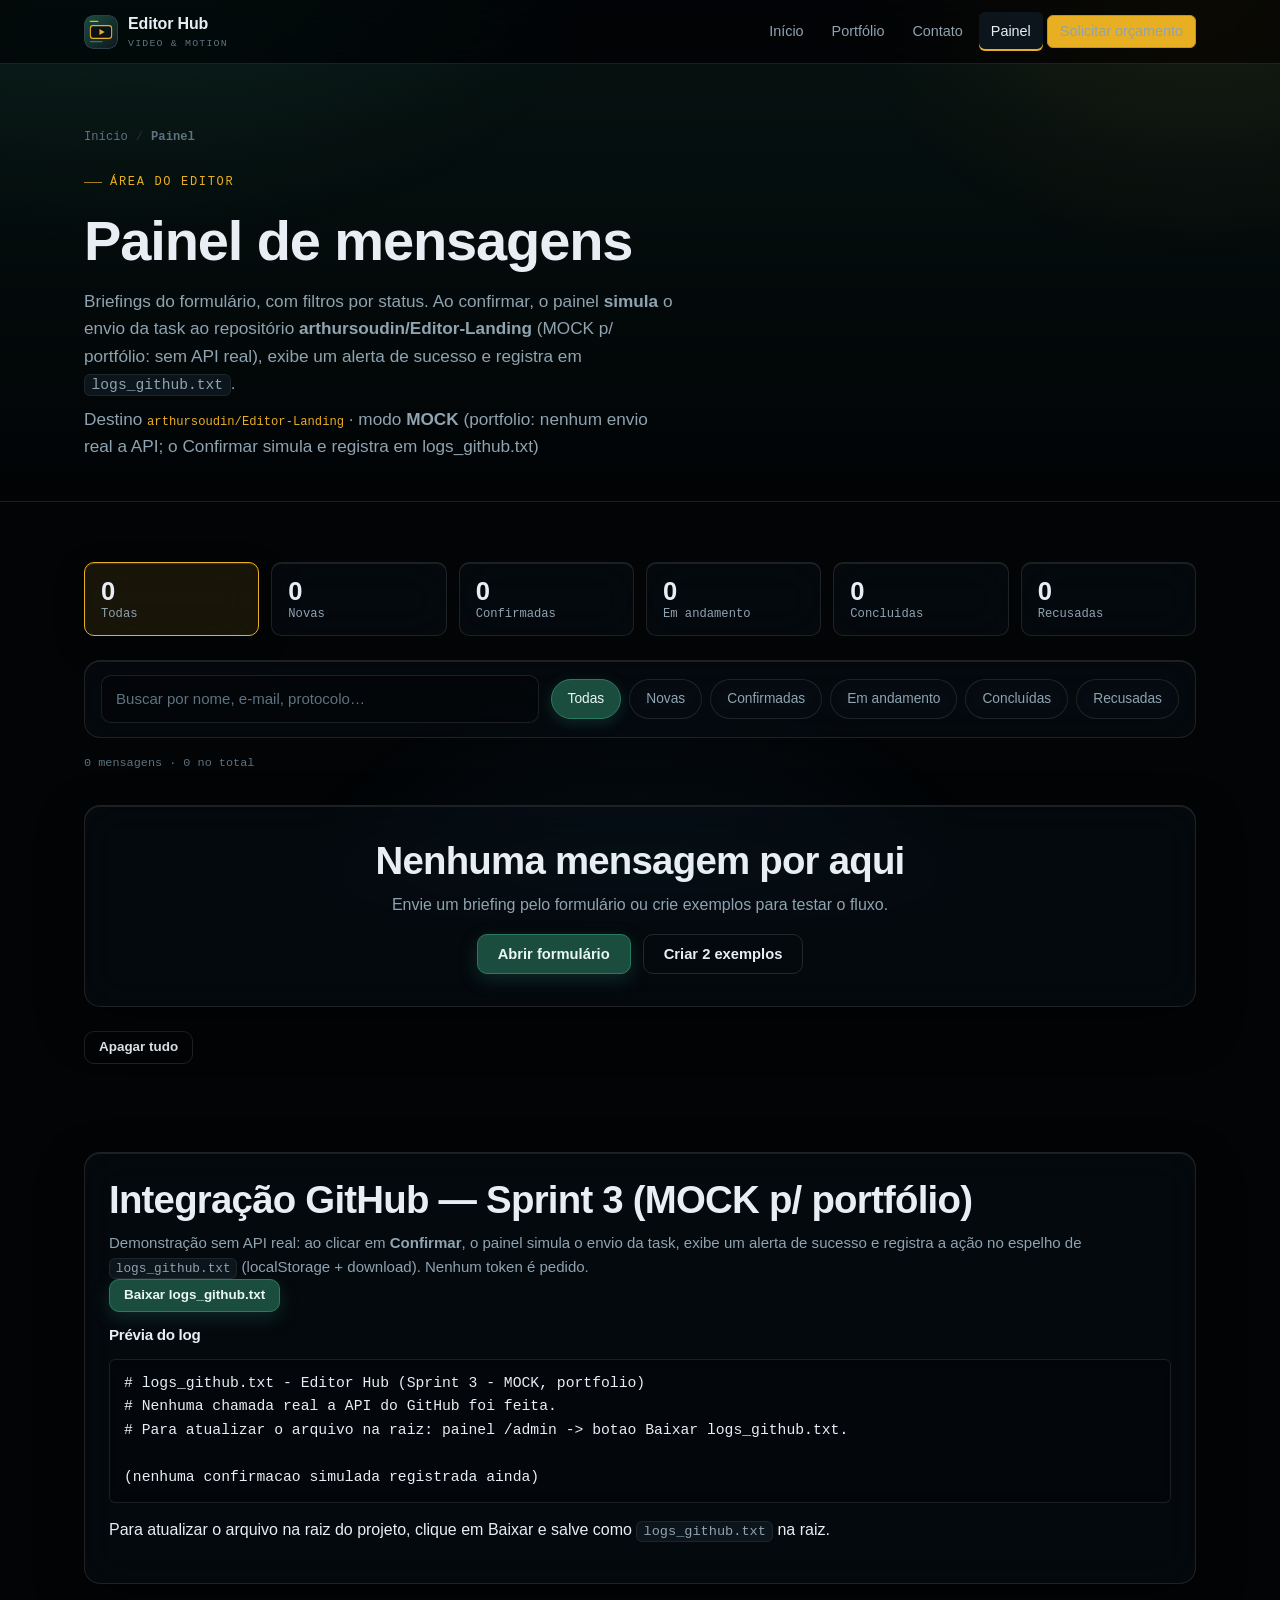
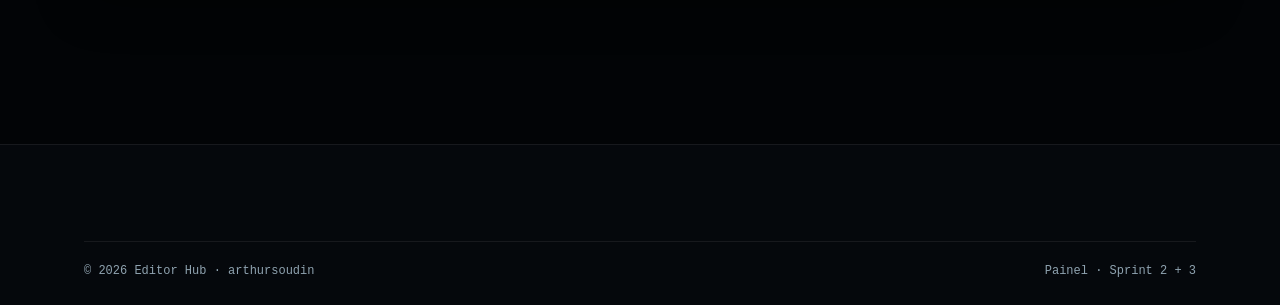
==== commit 9c4f462b: "Primeiro commit de teste" ====
--- a/src/admin/dashboard.html
+++ b/src/admin/dashboard.html
@@ -5,13 +5,13 @@
   <meta name="viewport" content="width=device-width, initial-scale=1.0" />
   <title>Painel do editor — Editor Hub</title>
   <meta name="description" content="Painel administrativo do Editor Hub: mensagens do briefing e integracao com o GitHub." />
-  <meta name="theme-color" content="#080d10" />
+  <meta name="theme-color" content="#020406" />
   <meta name="robots" content="noindex" />
   <link rel="icon" type="image/svg+xml" href="../../public/assets/logo.svg" />
   <script>document.documentElement.classList.add("js");</script>
   <link rel="stylesheet" href="../client/style.css" />
 </head>
-<body>
+<body class="is-admin">
   <a class="skip-link" href="#main">Ir para o conteúdo</a>
 
   <header class="site-header">
--- a/src/client/style.css
+++ b/src/client/style.css
@@ -1,29 +1,38 @@
 /* ============================================================
-   EDITOR HUB — Design System (Dark Mode inspirado no GitHub Copilot)
+   EDITOR HUB — Design System (Dark Mode profundo + glassmorphism)
    Sprint 1: Landing Page, Portfólio e Contato
-   Paleta base: #1B4D3E (verde institucional) + #E9AF22 (dourado acento)
+   Paleta: #020406 (fundo) · #1B4D3E (verde institucional) · #E9AF22 (dourado)
    ============================================================ */
 
 /* ------------------------------------------------------------
    1. TOKENS
    ------------------------------------------------------------ */
 :root {
-  /* Superfícies */
-  --bg: #080d10;
-  --bg-alt: #0b1116;
-  --surface: #0f171d;
-  --surface-2: #131e25;
-  --surface-3: #18262e;
+  /* Superfícies — dark profundo (quase-black com undertone petróleo) */
+  --bg: #020406;
+  --bg-alt: #05080c;
+  --surface: #0a1014;
+  --surface-2: #0d151c;
+  --surface-3: #111b23;
 
   /* Bordas sutis (estilo GitHub) */
-  --border: #20303a;
-  --border-strong: #2c4048;
-  --border-accent: rgba(233, 175, 34, 0.35);
+  --border: rgba(255, 255, 255, 0.07);
+  --border-strong: rgba(255, 255, 255, 0.12);
+  --border-accent: rgba(233, 175, 34, 0.38);
 
   /* Texto */
-  --text: #e6edf3;
-  --text-dim: #9fb0bb;
-  --text-faint: #6f818c;
+  --text: #e8eef3;
+  --text-dim: #8fa3b0;
+  --text-faint: #5e7280;
+
+  /* Vidro fosco (glassmorphism) */
+  --glass-bg: rgba(10, 16, 22, 0.46);
+  --glass-bg-hover: rgba(16, 26, 34, 0.58);
+  --glass-bg-strong: rgba(8, 14, 20, 0.88);
+  --glass-border: rgba(255, 255, 255, 0.1);
+  --glass-blur: blur(22px) saturate(165%);
+  --glass-highlight: inset 0 1px 0 rgba(255, 255, 255, 0.09);
+  --glass-shadow: 0 18px 48px rgba(0, 0, 0, 0.42), var(--glass-highlight);
 
   /* Marca */
   --primary: #1b4d3e;
@@ -53,9 +62,9 @@
   --header-h: 64px;
 
   /* Sombras */
-  --shadow-sm: 0 1px 2px rgba(0, 0, 0, 0.45);
-  --shadow: 0 8px 24px rgba(0, 0, 0, 0.45);
-  --shadow-lg: 0 20px 48px rgba(0, 0, 0, 0.55);
+  --shadow-sm: 0 1px 2px rgba(0, 0, 0, 0.55);
+  --shadow: 0 12px 32px rgba(0, 0, 0, 0.5);
+  --shadow-lg: 0 28px 64px rgba(0, 0, 0, 0.62);
 
   --transition: 180ms ease;
 }
@@ -86,7 +95,7 @@
   overflow-x: hidden;
 }
 
-/* Brilho ambiente (assinatura visual Copilot) */
+/* Brilho ambiente — halos profundos para o vidro fosco “pegar” o fundo */
 body::before {
   content: "";
   position: fixed;
@@ -94,8 +103,9 @@
   pointer-events: none;
   z-index: 0;
   background:
-    radial-gradient(60vw 40vw at 12% -8%, rgba(42, 122, 99, 0.22), transparent 60%),
-    radial-gradient(50vw 36vw at 96% 4%, rgba(233, 175, 34, 0.1), transparent 62%);
+    radial-gradient(70vw 48vw at 10% -12%, rgba(27, 77, 62, 0.32), transparent 58%),
+    radial-gradient(46vw 34vw at 94% 0%, rgba(233, 175, 34, 0.09), transparent 60%),
+    radial-gradient(50vw 40vw at 50% 110%, rgba(18, 38, 52, 0.45), transparent 62%);
 }
 
 body > * {
@@ -318,9 +328,10 @@
   height: var(--header-h);
   display: flex;
   align-items: center;
-  background: rgba(8, 13, 16, 0.82);
-  backdrop-filter: blur(12px);
-  border-bottom: 1px solid var(--border);
+  background: rgba(2, 4, 6, 0.55);
+  backdrop-filter: blur(20px) saturate(160%);
+  -webkit-backdrop-filter: blur(20px) saturate(160%);
+  border-bottom: 1px solid var(--glass-border);
 }
 
 .site-header__inner {
@@ -520,12 +531,13 @@
    ------------------------------------------------------------ */
 .card {
   position: relative;
-  background: linear-gradient(180deg, var(--surface), var(--bg-alt));
+  background: linear-gradient(180deg, rgba(13, 21, 28, 0.92), rgba(5, 8, 12, 0.96));
   border: 1px solid var(--border);
   border-radius: var(--radius-lg);
   padding: 24px;
+  box-shadow: var(--glass-highlight);
   transition: border-color var(--transition), transform var(--transition),
-    box-shadow var(--transition);
+    box-shadow var(--transition), background var(--transition);
 }
 
 .card:hover {
@@ -624,14 +636,16 @@
 .chip {
   padding: 8px 16px;
   border-radius: 999px;
-  border: 1px solid var(--border-strong);
-  background: var(--surface);
+  border: 1px solid var(--glass-border);
+  background: rgba(8, 14, 20, 0.45);
   color: var(--text-dim);
   font: inherit;
   font-size: 0.86rem;
   font-weight: 500;
   cursor: pointer;
   transition: all var(--transition);
+  backdrop-filter: blur(10px);
+  -webkit-backdrop-filter: blur(10px);
 }
 
 .chip:hover {
@@ -721,7 +735,9 @@
 .panel {
   border: 1px solid var(--border);
   border-radius: var(--radius-lg);
-  background: linear-gradient(180deg, var(--surface), #0a1014);
+  background: linear-gradient(180deg, rgba(13, 21, 28, 0.9), rgba(2, 4, 6, 0.94));
+  backdrop-filter: blur(18px) saturate(140%);
+  -webkit-backdrop-filter: blur(18px) saturate(140%);
   box-shadow: var(--shadow-lg);
   overflow: hidden;
 }
@@ -925,6 +941,13 @@
   align-items: center;
   justify-content: space-between;
   margin-bottom: 28px;
+  padding: 14px 16px;
+  border-radius: var(--radius-lg);
+  border: 1px solid var(--glass-border);
+  background: var(--glass-bg);
+  backdrop-filter: var(--glass-blur);
+  -webkit-backdrop-filter: var(--glass-blur);
+  box-shadow: var(--glass-highlight);
 }
 
 .search {
@@ -937,8 +960,8 @@
   width: 100%;
   padding: 10px 14px 10px 38px;
   border-radius: var(--radius);
-  border: 1px solid var(--border-strong);
-  background: var(--surface);
+  border: 1px solid var(--glass-border);
+  background: rgba(2, 4, 6, 0.42);
   color: var(--text);
   font: inherit;
   font-size: 0.9rem;
@@ -973,18 +996,25 @@
 .work {
   display: flex;
   flex-direction: column;
-  border: 1px solid var(--border);
+  border: 1px solid var(--glass-border);
   border-radius: var(--radius-lg);
-  background: var(--surface);
+  background: var(--glass-bg);
+  backdrop-filter: var(--glass-blur);
+  -webkit-backdrop-filter: var(--glass-blur);
+  box-shadow: var(--glass-shadow);
   overflow: hidden;
+  isolation: isolate;
   transition: transform var(--transition), border-color var(--transition),
-    box-shadow var(--transition);
+    box-shadow var(--transition), background var(--transition);
 }
 
 .work:hover {
   transform: translateY(-4px);
   border-color: var(--border-accent);
-  box-shadow: var(--shadow);
+  background: var(--glass-bg-hover);
+  box-shadow:
+    0 24px 56px rgba(0, 0, 0, 0.55),
+    inset 0 1px 0 rgba(233, 175, 34, 0.18);
 }
 
 .work__thumb {
@@ -993,7 +1023,7 @@
   display: grid;
   place-items: center;
   border-bottom: 1px solid var(--border);
-  background: #0a1014;
+  background: #05080c;
   cursor: pointer;
 }
 
@@ -1025,16 +1055,17 @@
   display: grid;
   place-items: center;
   border-radius: 50%;
-  background: rgba(8, 13, 16, 0.72);
+  background: rgba(2, 4, 6, 0.55);
   border: 1px solid rgba(233, 175, 34, 0.55);
   color: var(--accent);
-  backdrop-filter: blur(4px);
+  backdrop-filter: blur(10px) saturate(160%);
+  -webkit-backdrop-filter: blur(10px) saturate(160%);
   transition: transform var(--transition), background var(--transition);
 }
 
 .work:hover .work__play {
   transform: scale(1.08);
-  background: rgba(8, 13, 16, 0.9);
+  background: rgba(2, 4, 6, 0.78);
 }
 
 .work__time {
@@ -1044,8 +1075,9 @@
   bottom: 10px;
   padding: 2px 8px;
   border-radius: var(--radius-sm);
-  background: rgba(8, 13, 16, 0.8);
-  border: 1px solid var(--border);
+  background: rgba(2, 4, 6, 0.62);
+  border: 1px solid var(--glass-border);
+  backdrop-filter: blur(8px);
   font-family: var(--font-mono);
   font-size: 0.7rem;
   color: var(--text-dim);
@@ -1113,8 +1145,9 @@
   align-items: center;
   justify-content: center;
   padding: 24px;
-  background: rgba(3, 6, 8, 0.78);
-  backdrop-filter: blur(6px);
+  background: rgba(1, 2, 3, 0.78);
+  backdrop-filter: blur(10px) saturate(140%);
+  -webkit-backdrop-filter: blur(10px) saturate(140%);
 }
 
 .modal.is-open {
@@ -1130,10 +1163,12 @@
   width: min(760px, 100%);
   max-height: 88vh;
   overflow: auto;
-  background: var(--surface);
-  border: 1px solid var(--border-strong);
+  background: rgba(7, 12, 16, 0.94);
+  border: 1px solid var(--glass-border);
   border-radius: var(--radius-lg);
-  box-shadow: var(--shadow-lg);
+  box-shadow: var(--shadow-lg), var(--glass-highlight);
+  backdrop-filter: blur(18px) saturate(160%);
+  -webkit-backdrop-filter: blur(18px) saturate(160%);
 }
 
 .modal__media {
@@ -1365,8 +1400,8 @@
   width: 100%;
   padding: 11px 14px;
   border-radius: var(--radius);
-  border: 1px solid var(--border-strong);
-  background: var(--bg-alt);
+  border: 1px solid var(--glass-border);
+  background: rgba(2, 4, 6, 0.5);
   color: var(--text);
   font: inherit;
   font-size: 0.94rem;
@@ -1965,6 +2000,34 @@
   }
 }
 
+@media (prefers-reduced-transparency: reduce) {
+  .site-header,
+  .panel,
+  .chip,
+  .portfolio-toolbar,
+  .work,
+  .work__play,
+  .modal,
+  .modal__dialog,
+  .admin-stat,
+  .admin-toolbar,
+  .msg-card,
+  .is-admin .card,
+  .admin-dialog {
+    backdrop-filter: none;
+    -webkit-backdrop-filter: none;
+  }
+
+  .work,
+  .admin-stat,
+  .msg-card,
+  .is-admin .card,
+  .admin-dialog,
+  .portfolio-toolbar {
+    background: var(--surface-2);
+  }
+}
+
 .sr-only {
   position: absolute;
   width: 1px;
@@ -2006,19 +2069,32 @@
 }
 
 .admin-stat {
-  background: var(--surface);
-  border: 1px solid var(--border);
+  background: var(--glass-bg);
+  border: 1px solid var(--glass-border);
   border-radius: var(--radius);
   padding: 14px 16px;
   cursor: pointer;
   text-align: left;
   color: var(--text);
   font-family: inherit;
-  transition: border-color var(--transition), transform var(--transition);
-}
-
-.admin-stat:hover { border-color: var(--border-accent); }
-.admin-stat.is-active { border-color: var(--accent); background: var(--surface-2); }
+  backdrop-filter: var(--glass-blur);
+  -webkit-backdrop-filter: var(--glass-blur);
+  box-shadow: var(--glass-highlight);
+  transition: border-color var(--transition), transform var(--transition),
+    background var(--transition), box-shadow var(--transition);
+}
+
+.admin-stat:hover {
+  border-color: var(--border-accent);
+  transform: translateY(-2px);
+  background: var(--glass-bg-hover);
+}
+
+.admin-stat.is-active {
+  border-color: var(--accent);
+  background: rgba(233, 175, 34, 0.1);
+  box-shadow: 0 10px 28px rgba(0, 0, 0, 0.35), inset 0 1px 0 rgba(233, 175, 34, 0.22);
+}
 
 .admin-stat strong { display: block; font-size: 1.6rem; line-height: 1.1; }
 .admin-stat span { font-size: 0.76rem; color: var(--text-dim); font-family: var(--font-mono); }
@@ -2030,6 +2106,13 @@
   align-items: center;
   justify-content: space-between;
   margin: 24px 0 16px;
+  padding: 14px 16px;
+  border-radius: var(--radius-lg);
+  border: 1px solid var(--glass-border);
+  background: var(--glass-bg);
+  backdrop-filter: var(--glass-blur);
+  -webkit-backdrop-filter: var(--glass-blur);
+  box-shadow: var(--glass-highlight);
 }
 
 .admin-toolbar .field { min-width: min(320px, 100%); flex: 1; }
@@ -2041,12 +2124,15 @@
 .msg-list { display: grid; gap: 12px; margin-bottom: 16px; }
 
 .msg-card {
-  background: var(--surface);
-  border: 1px solid var(--border);
+  background: var(--glass-bg);
+  border: 1px solid var(--glass-border);
   border-radius: var(--radius);
   padding: 16px 18px;
   display: grid;
   gap: 10px;
+  backdrop-filter: var(--glass-blur);
+  -webkit-backdrop-filter: var(--glass-blur);
+  box-shadow: var(--glass-shadow);
 }
 
 .msg-card__top { display: flex; flex-wrap: wrap; gap: 8px; align-items: center; }
@@ -2085,16 +2171,25 @@
 .detail-grid dt { font-family: var(--font-mono); font-size: 0.72rem; color: var(--text-faint); }
 .detail-grid dd { margin: 0 0 8px; font-size: 0.94rem; overflow-wrap: anywhere; }
 .detail-msg {
-  background: var(--bg-alt);
-  border: 1px solid var(--border);
+  background: rgba(2, 4, 6, 0.45);
+  border: 1px solid var(--glass-border);
   border-radius: var(--radius-sm);
   padding: 12px 14px;
   white-space: pre-wrap;
   font-size: 0.92rem;
+  backdrop-filter: blur(8px);
 }
 
 .admin-empty { text-align: center; padding: 32px 16px; }
 .admin-empty p { color: var(--text-dim); }
+
+.is-admin .card {
+  background: var(--glass-bg);
+  border-color: var(--glass-border);
+  backdrop-filter: var(--glass-blur);
+  -webkit-backdrop-filter: var(--glass-blur);
+  box-shadow: var(--glass-shadow);
+}
 
 .config-grid { display: grid; gap: 14px; }
 .config-grid .form__row { margin: 0; }
@@ -2111,15 +2206,18 @@
 
 /* Dialog nativo do painel (evita conflito com o .modal do portfolio) */
 .admin-dialog {
-  border: 1px solid var(--border-strong);
+  border: 1px solid var(--glass-border);
   border-radius: var(--radius-lg);
-  background: var(--surface);
+  background: rgba(7, 12, 16, 0.94);
   color: var(--text);
   padding: 24px;
   width: min(640px, calc(100vw - 48px));
-}
-
-.admin-dialog::backdrop { background: rgba(3, 6, 8, 0.78); }
+  backdrop-filter: blur(18px) saturate(160%);
+  -webkit-backdrop-filter: blur(18px) saturate(160%);
+  box-shadow: var(--shadow-lg), var(--glass-highlight);
+}
+
+.admin-dialog::backdrop { background: rgba(1, 2, 3, 0.72); }
 
 .admin-dialog__head {
   display: flex;
